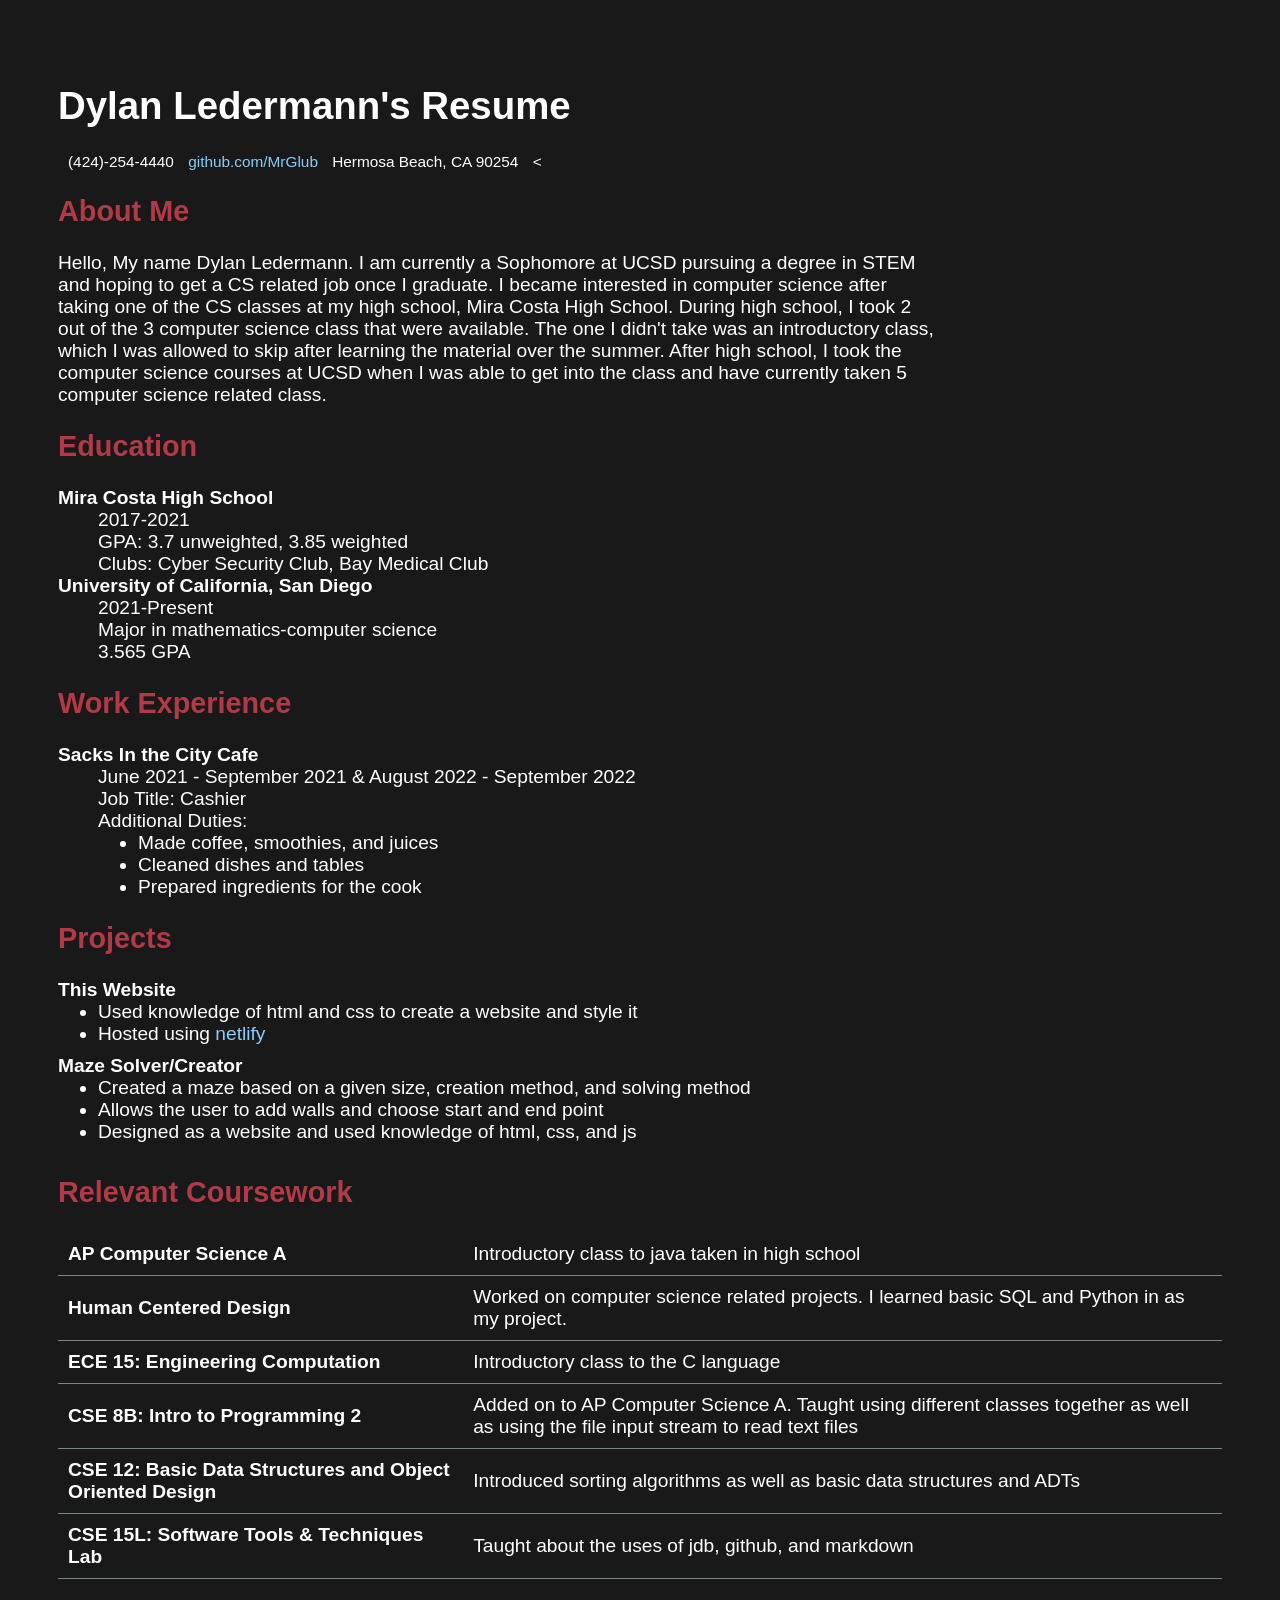
==== index.html @ cdc35f99 "removed subfolders" ====
<!DOCTYPE html>
<html lang = "en-US" dir = "ltr">
    <head>
        <meta charset="UTF-8">
        <title>Dylan Ledermann Resume</title>
        <meta name="viewport" content= "width=device-width, initial-scale=1">
        <meta name = "description" content = "Personal information about me">
        <link rel = "stylesheet" href="../css/styling.css">
    </head>
    <body>
        <h1>Dylan Ledermann's Resume</h1>
        <header class="contacts">
            <article>(424)-254-4440</article>
            <a href="https://github.com/MrGlub" target="_blank" rel="noopener noreferrer">github.com/MrGlub</a>
            <article>Hermosa Beach, CA 90254</article>
            <
        </header>
        <section id="about_me">
         <h2>About Me</h2>
            Hello, My name Dylan Ledermann. I am currently a Sophomore at UCSD pursuing a degree in STEM and hoping to get a CS related job once I graduate.
            I became interested in computer science after taking one of the CS classes at my high school, Mira Costa High School.
            During high school, I took 2 out of the 3 computer science class that were available. 
            The one I didn't take was an introductory class, which I was allowed to skip after learning the material over the summer.
            After high school, I took the computer science courses at UCSD when I was able to get into the class and have currently taken 5 computer science related class.
        </section>

        <section id="education">
            <h2>Education</h2>
            <dl>
                <dt><b>Mira Costa High School</b></dt>
                <dd>2017-2021</dd>
                <dd> GPA: 3.7 unweighted, 3.85 weighted</dd>
                <dd>Clubs: Cyber Security Club, Bay Medical Club</dd>
                <dt><b>University of California, San Diego</b></dt>
                <dd>2021-Present</dd>
                <dd>Major in mathematics-computer science</dd>
                <dd>3.565 GPA</dd>
            </dl>
        </section>
        
        <section id = "workExperience">
            <h2>Work Experience</h2>
            <dl>
                <dt><b>Sacks In the City Cafe</b></dt>
                <dd>June 2021 - September 2021 & August 2022 - September 2022</dd>
                <dd>Job Title: Cashier</dd>
                <dd>Additional Duties:</dd>
                <dd>
                    <ul>
                        <li>Made coffee, smoothies, and juices</li>
                        <li>Cleaned dishes and tables</li>
                        <li>Prepared ingredients for the cook</li>
                    </ul>
                </dd>
            </dl>
        </section>

        <section id="projects">
            <h2>Projects</h2>
            <b>This Website</b>
                <ul>
                    <li>Used knowledge of html and css to create a website and style it</li>
                    <li>Hosted using <a href="https://www.netlify.com/" target="_blank" rel="noopener noreferrer">netlify</a></li>
                </ul>
            <b>Maze Solver/Creator</b>
                <ul>
                    <li>Created a maze based on a given size, creation method, and solving method</li>
                    <li>Allows the user to add walls and choose start and end point</li>
                    <li>Designed as a website and used knowledge of html, css, and js</li>
                </ul>
        </section>

        <section id="coursework">
            <h2>Relevant Coursework</h2>
            <table>
                <tr>
                    <th>AP Computer Science A</td>
                    <td>Introductory class to java taken in high school</td>
                </tr>
                <tr>
                    <th>Human Centered Design</td>
                    <td>Worked on computer science related projects. I learned basic SQL and Python in as my project.</td>
                </tr>
                <tr>
                    <th>ECE 15: Engineering Computation</td>
                    <td>Introductory class to the C language</td>
                </tr>
                <tr>
                    <th>CSE 8B: Intro to Programming 2</td>
                    <td>Added on to AP Computer Science A. Taught using different classes together as well as using the file input stream to read text files</td>
                </tr>
                <tr>
                    <th>CSE 12: Basic Data Structures and Object Oriented Design</td>
                    <td>Introduced sorting algorithms as well as basic data structures and ADTs</td>
                </tr>
                <tr>
                    <th>CSE 15L: Software Tools & Techniques Lab</td>
                    <td>Taught about the uses of jdb, github, and markdown</td>
                </tr>
            </table>
        </section>
    </body>
</html>
---- css/styling.css ----
/* Global styles */
body{
    font-size: 120%;
    padding: 50px;
    font-family: Arial, Helvetica, sans-serif;
    width: auto;
    background-color: #191919;
    color:white;
}
a{
    color: lightskyblue;
    text-decoration: none;
    
}
a:hover{
    color: grey;
}
header{
    font-size: 80%;
    text-align: left;
}
h2{
    color:#B23A48;
}
ul{
    margin-top:0;
}
article{
    padding: 10px;
    display: inline;
}

/* About Me */
#about_me{
    width: 76%;
}

/* Projects */
#projects ul{
    padding-bottom: 10px;
    margin: 0;
}

/* Coursework */
table, th, td {
    border-bottom: 1px solid #788585;
    border-collapse: collapse;
    padding: 10px;
}
th{
    text-align: left;
}
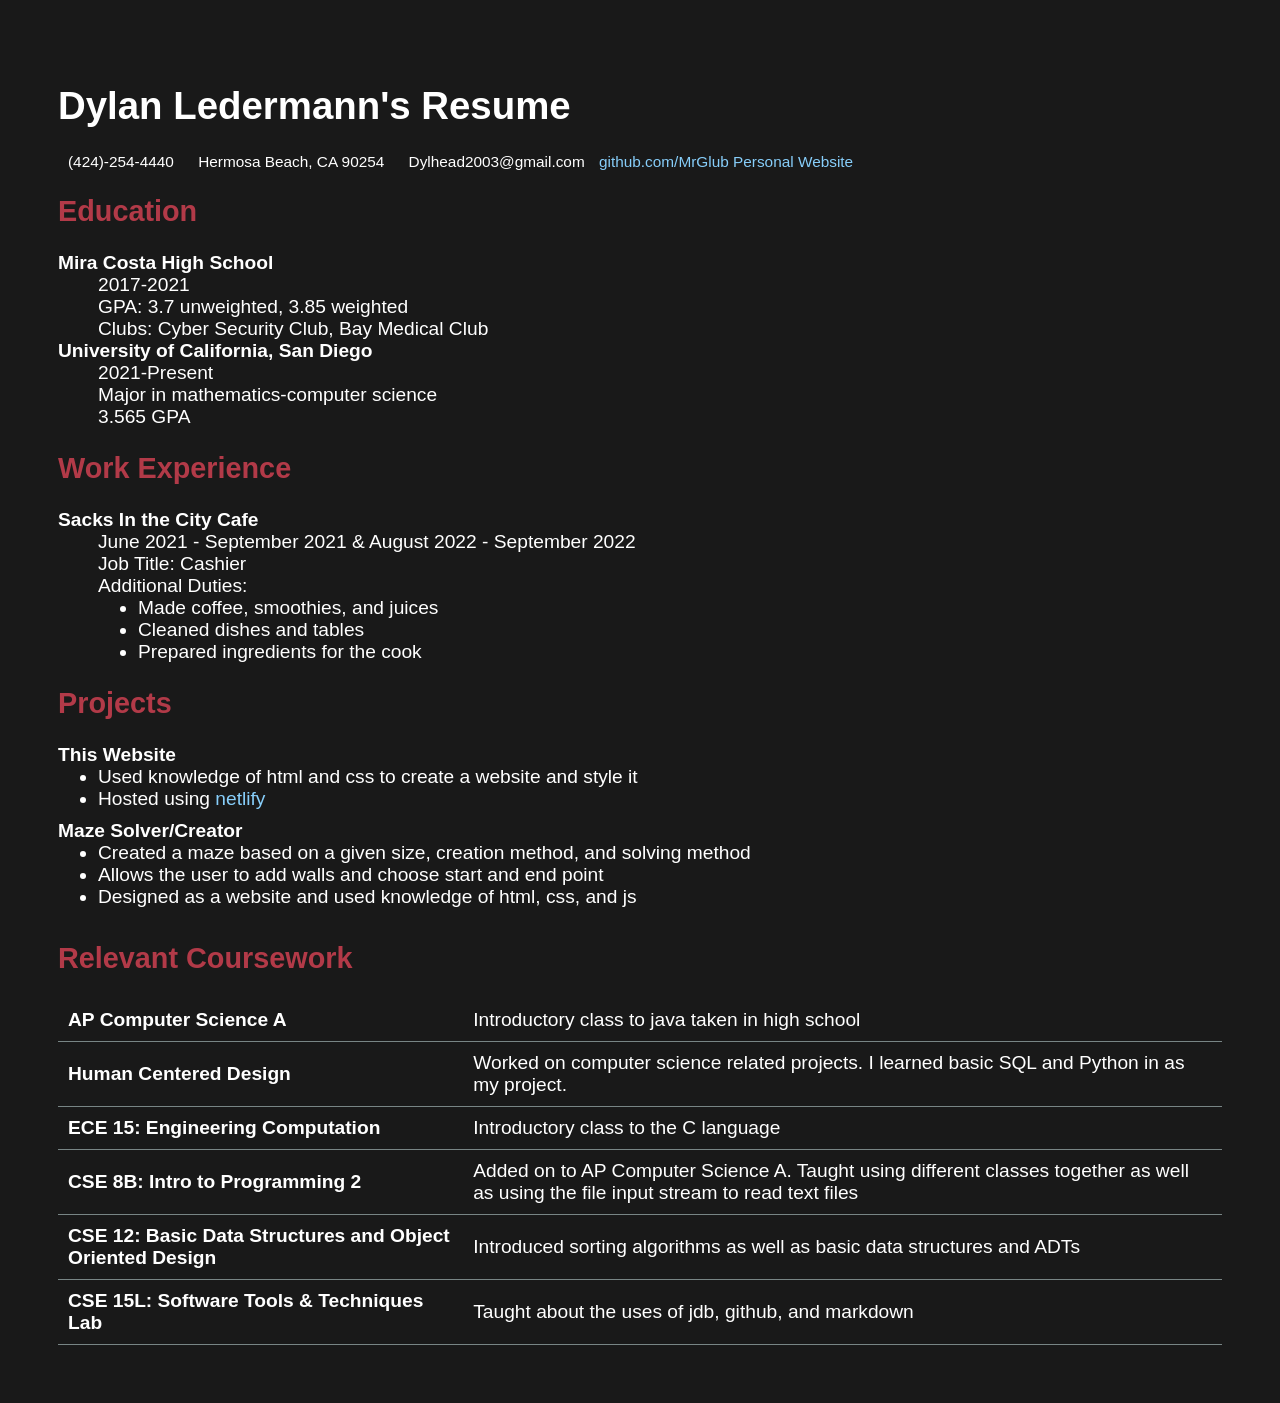
==== commit 77db1ac6: "edited the links" ====
--- a/index.html
+++ b/index.html
@@ -4,25 +4,18 @@
         <meta charset="UTF-8">
         <title>Dylan Ledermann Resume</title>
         <meta name="viewport" content= "width=device-width, initial-scale=1">
-        <meta name = "description" content = "Personal information about me">
-        <link rel = "stylesheet" href="../css/styling.css">
+        <meta name = "description" content = "Resume">
+        <link rel = "stylesheet" href="./styling.css">
     </head>
     <body>
         <h1>Dylan Ledermann's Resume</h1>
         <header class="contacts">
             <article>(424)-254-4440</article>
+            <article>Hermosa Beach, CA 90254</article>
+            <article>Dylhead2003@gmail.com</article>
             <a href="https://github.com/MrGlub" target="_blank" rel="noopener noreferrer">github.com/MrGlub</a>
-            <article>Hermosa Beach, CA 90254</article>
-            <
+            <a href="https://dylanledermann.netlify.app/" target="_blank" rel="noopener noreferrer">Personal Website</a>
         </header>
-        <section id="about_me">
-         <h2>About Me</h2>
-            Hello, My name Dylan Ledermann. I am currently a Sophomore at UCSD pursuing a degree in STEM and hoping to get a CS related job once I graduate.
-            I became interested in computer science after taking one of the CS classes at my high school, Mira Costa High School.
-            During high school, I took 2 out of the 3 computer science class that were available. 
-            The one I didn't take was an introductory class, which I was allowed to skip after learning the material over the summer.
-            After high school, I took the computer science courses at UCSD when I was able to get into the class and have currently taken 5 computer science related class.
-        </section>
 
         <section id="education">
             <h2>Education</h2>
--- a/styling.css
+++ b/styling.css
@@ -0,0 +1,47 @@
+/* Global styles */
+body{
+    font-size: 120%;
+    padding: 50px;
+    font-family: Arial, Helvetica, sans-serif;
+    width: auto;
+    background-color: #191919;
+    color:white;
+}
+a{
+    color: lightskyblue;
+    text-decoration: none;
+    
+}
+a:hover{
+    color: grey;
+}
+header{
+    font-size: 80%;
+    text-align: left;
+}
+h2{
+    color:#B23A48;
+}
+ul{
+    margin-top:0;
+}
+article{
+    padding: 10px;
+    display: inline;
+}
+
+/* Projects */
+#projects ul{
+    padding-bottom: 10px;
+    margin: 0;
+}
+
+/* Coursework */
+table, th, td {
+    border-bottom: 1px solid #788585;
+    border-collapse: collapse;
+    padding: 10px;
+}
+th{
+    text-align: left;
+}
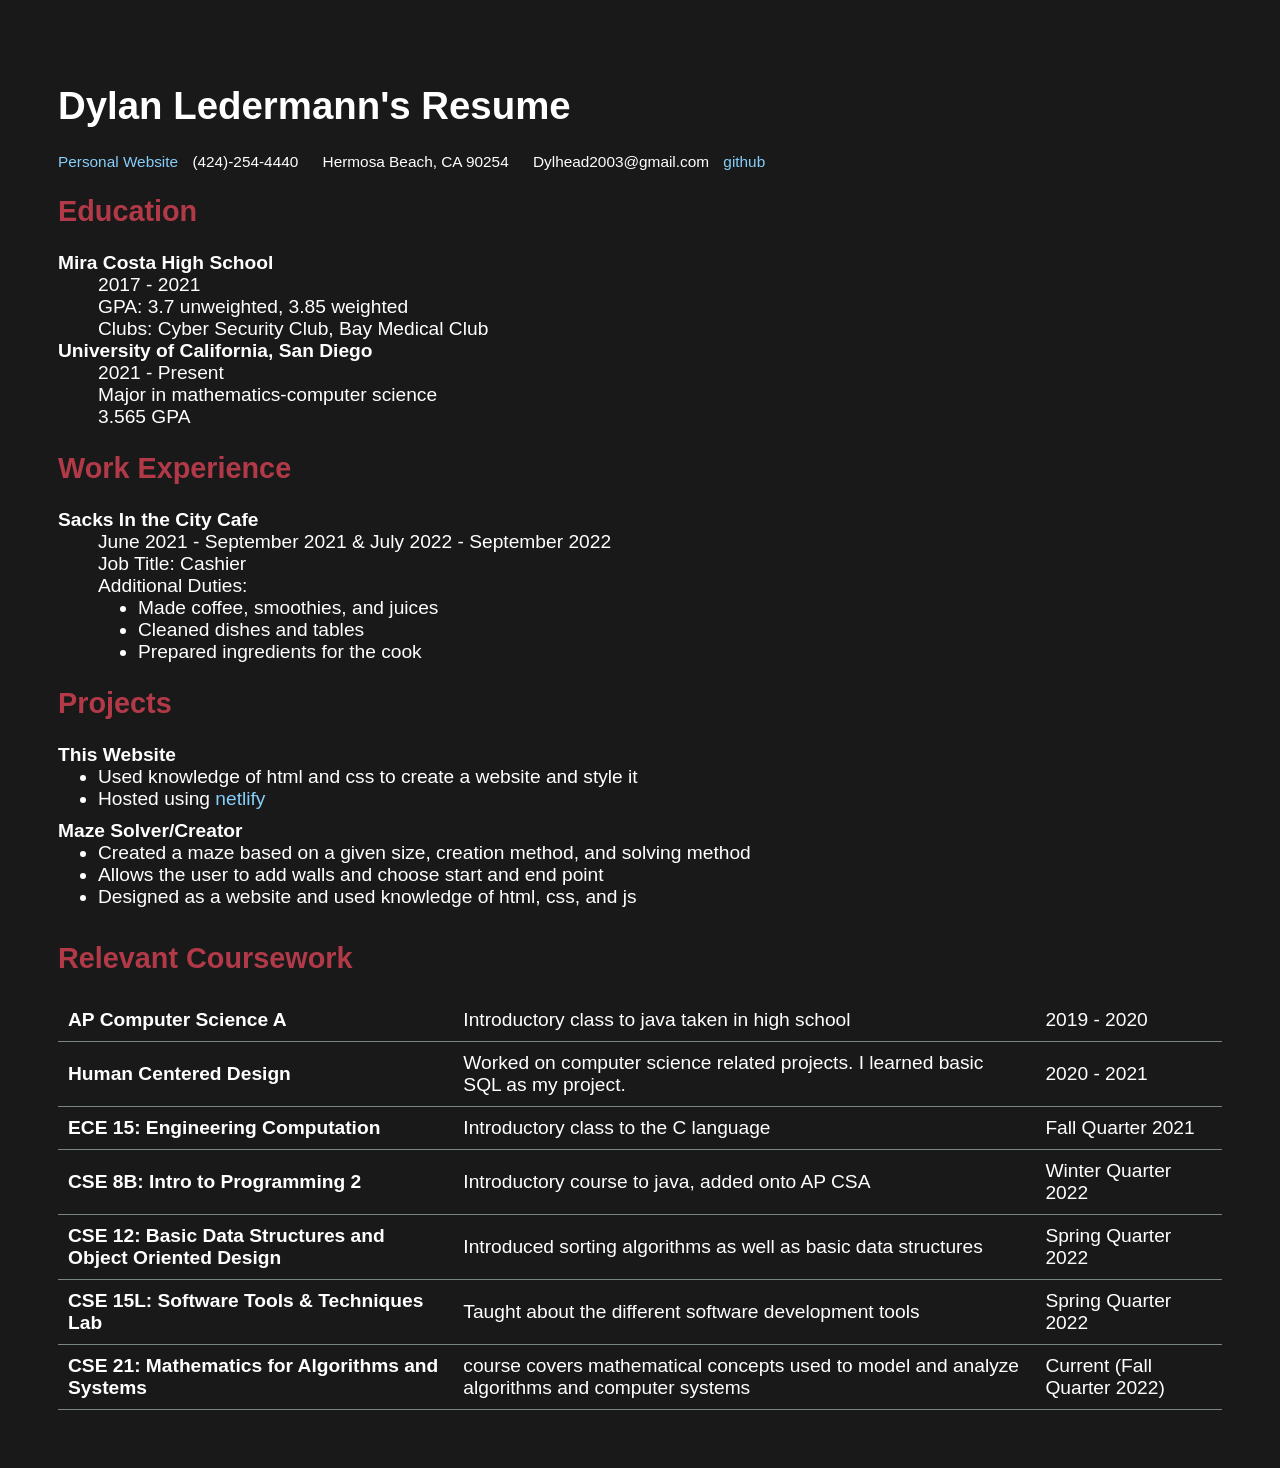
==== commit a8cf7a04: "added current classes" ====
--- a/index.html
+++ b/index.html
@@ -10,22 +10,22 @@
     <body>
         <h1>Dylan Ledermann's Resume</h1>
         <header class="contacts">
+            <a href="https://dylanledermann.netlify.app/" target="_blank" rel="noopener noreferrer">Personal Website</a>
             <article>(424)-254-4440</article>
             <article>Hermosa Beach, CA 90254</article>
             <article>Dylhead2003@gmail.com</article>
-            <a href="https://github.com/MrGlub" target="_blank" rel="noopener noreferrer">github.com/MrGlub</a>
-            <a href="https://dylanledermann.netlify.app/" target="_blank" rel="noopener noreferrer">Personal Website</a>
+            <a href="https://github.com/MrGlub" target="_blank" rel="noopener noreferrer">github</a>
         </header>
 
         <section id="education">
             <h2>Education</h2>
             <dl>
                 <dt><b>Mira Costa High School</b></dt>
-                <dd>2017-2021</dd>
+                <dd>2017 - 2021</dd>
                 <dd> GPA: 3.7 unweighted, 3.85 weighted</dd>
                 <dd>Clubs: Cyber Security Club, Bay Medical Club</dd>
                 <dt><b>University of California, San Diego</b></dt>
-                <dd>2021-Present</dd>
+                <dd>2021 - Present</dd>
                 <dd>Major in mathematics-computer science</dd>
                 <dd>3.565 GPA</dd>
             </dl>
@@ -35,7 +35,7 @@
             <h2>Work Experience</h2>
             <dl>
                 <dt><b>Sacks In the City Cafe</b></dt>
-                <dd>June 2021 - September 2021 & August 2022 - September 2022</dd>
+                <dd>June 2021 - September 2021 & July 2022 - September 2022</dd>
                 <dd>Job Title: Cashier</dd>
                 <dd>Additional Duties:</dd>
                 <dd>
@@ -69,26 +69,37 @@
                 <tr>
                     <th>AP Computer Science A</td>
                     <td>Introductory class to java taken in high school</td>
+                    <td>2019 - 2020</td>
                 </tr>
                 <tr>
                     <th>Human Centered Design</td>
-                    <td>Worked on computer science related projects. I learned basic SQL and Python in as my project.</td>
+                    <td>Worked on computer science related projects. I learned basic SQL as my project.</td>
+                    <td>2020 - 2021</td>
                 </tr>
                 <tr>
                     <th>ECE 15: Engineering Computation</td>
                     <td>Introductory class to the C language</td>
+                    <td>Fall Quarter 2021</td>
                 </tr>
                 <tr>
                     <th>CSE 8B: Intro to Programming 2</td>
-                    <td>Added on to AP Computer Science A. Taught using different classes together as well as using the file input stream to read text files</td>
+                    <td>Introductory course to java, added onto AP CSA</td>
+                    <td>Winter Quarter 2022</td>
                 </tr>
                 <tr>
                     <th>CSE 12: Basic Data Structures and Object Oriented Design</td>
-                    <td>Introduced sorting algorithms as well as basic data structures and ADTs</td>
+                    <td>Introduced sorting algorithms as well as basic data structures</td>
+                    <td>Spring Quarter 2022</td>
                 </tr>
                 <tr>
                     <th>CSE 15L: Software Tools & Techniques Lab</td>
-                    <td>Taught about the uses of jdb, github, and markdown</td>
+                    <td>Taught about the different software development tools</td>
+                    <td>Spring Quarter 2022</td>
+                </tr>
+                <tr>
+                    <th>CSE 21: Mathematics for Algorithms and Systems</td>
+                    <td>course covers mathematical concepts used to model and analyze algorithms and computer systems</td>
+                    <td>Current (Fall Quarter 2022)</td>
                 </tr>
             </table>
         </section>
